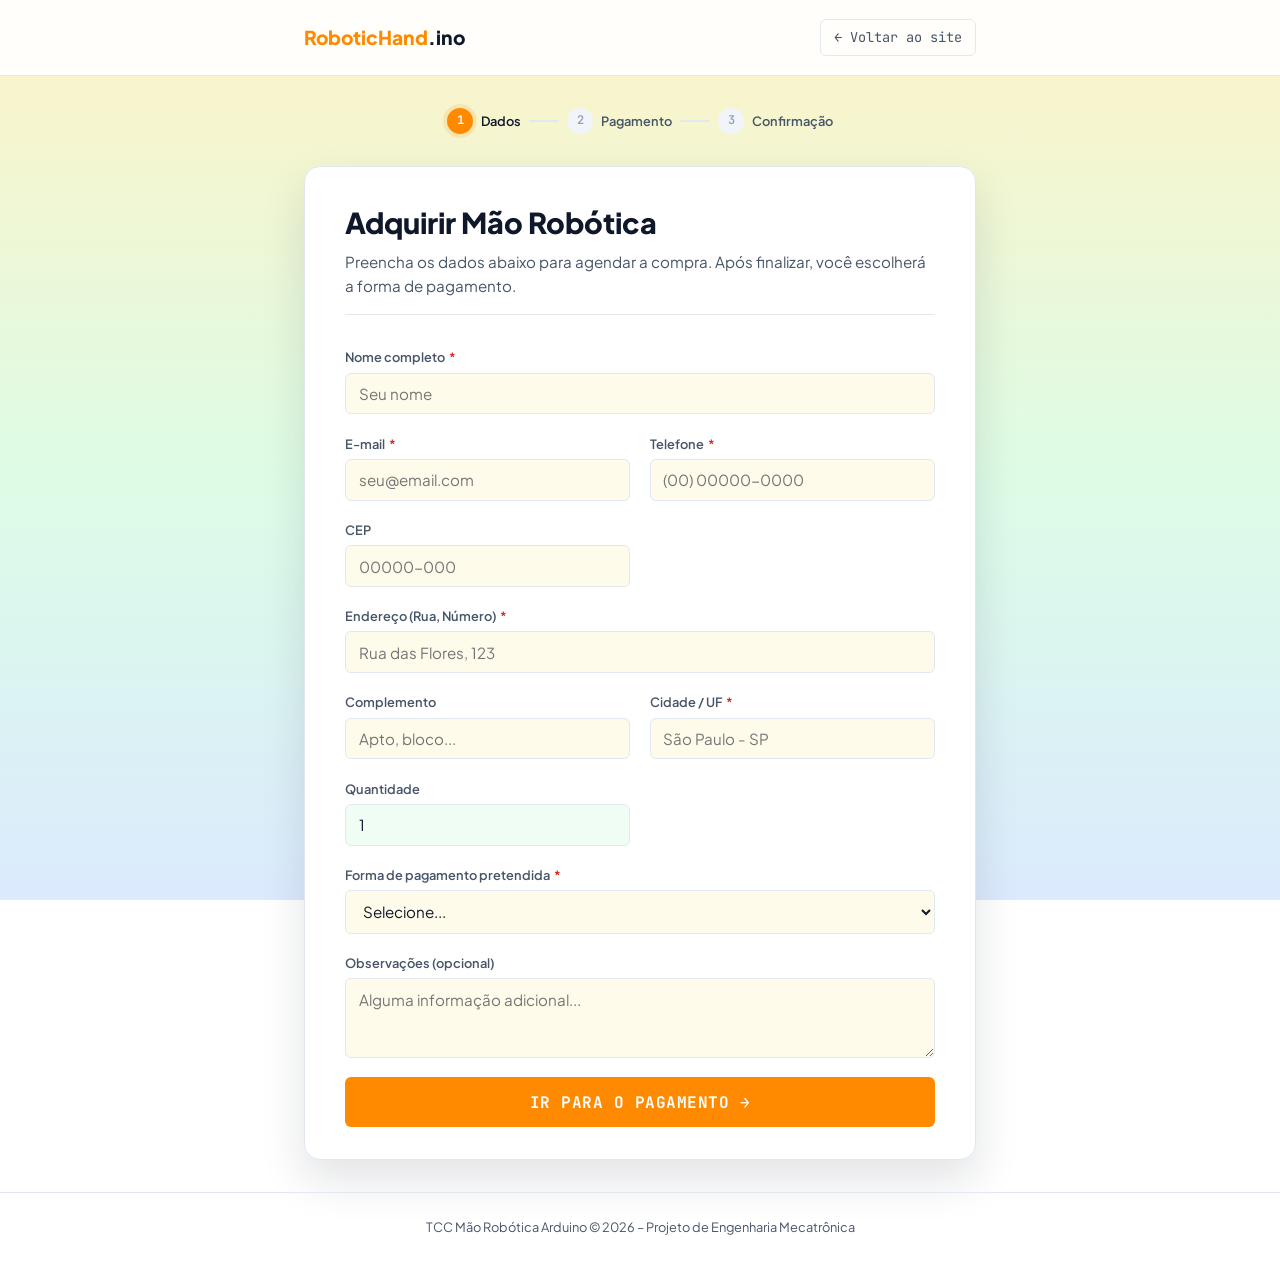
==== comprar.html @ f08c38d6 "Add files via upload" ====
<!DOCTYPE html>
<html lang="pt-BR" data-theme="light">
<head>
  <meta charset="UTF-8" />
  <meta name="viewport" content="width=device-width, initial-scale=1.0" />
  <title>Adquirir Mão Robótica | TCC Arduino</title>

  <link rel="preconnect" href="https://fonts.googleapis.com" />
  <link rel="preconnect" href="https://fonts.gstatic.com" crossorigin />
  <link href="https://fonts.googleapis.com/css2?family=JetBrains+Mono:ital,wght@0,400;0,600;0,800;1,400&family=Plus+Jakarta+Sans:wght@400;500;600;700;800&display=swap" rel="stylesheet" />

  <style>
    :root {
      --bg-main: #FFFBEB;
      --bg-alt: #F0FDF4;
      --bg-card: #FFFFFF;
      --border: #E2E8F0;
      --border-focus: #0B69A3;
      --text-main: #0F172A;
      --text-muted: #475569;
      --accent: #FF8A00;
      --accent-hover: #E67600;
      --accent-light: rgba(255, 138, 0, 0.10);
      --institucional: #0B69A3;
      --institucional-dark: #075985;
      --status-open: #16A34A;
      --danger: #DC2626;
      --success: #16A34A;
      --font-ui: 'Plus Jakarta Sans', sans-serif;
      --font-mono: 'JetBrains Mono', monospace;
      --shadow: rgba(15, 23, 42, 0.08);
    }

    * { box-sizing: border-box; margin: 0; padding: 0; }
    body {
      background: linear-gradient(180deg, #FEF3C7 0%, #DCFCE7 55%, #DBEAFE 100%);
      background-attachment: fixed;
      color: var(--text-main);
      font-family: var(--font-ui);
      line-height: 1.6;
      min-height: 100vh;
      display: flex;
      flex-direction: column;
    }

    .container {
      max-width: 720px;
      margin: 0 auto;
      padding: 0 1.5rem;
      width: 100%;
    }

    .navbar {
      padding: 1.2rem 0;
      border-bottom: 1px solid var(--border);
      background: rgba(255,255,255,0.9);
      backdrop-filter: blur(8px);
      margin-bottom: 2rem;
    }
    .nav-content {
      display: flex;
      justify-content: space-between;
      align-items: center;
    }
    .brand { font-weight: 800; font-size: 1.2rem; }
    .brand .accent { color: var(--accent); }
    .back-link {
      color: var(--text-muted);
      text-decoration: none;
      font-family: var(--font-mono);
      font-size: 0.85rem;
      border: 1px solid var(--border);
      padding: 0.4rem 0.8rem;
      border-radius: 6px;
      transition: 0.2s;
    }
    .back-link:hover { border-color: var(--accent); color: var(--accent); }

    .form-card {
      background: var(--bg-card);
      border: 1px solid var(--border);
      border-radius: 16px;
      padding: 2rem 2.5rem;
      box-shadow: 0 20px 45px rgba(15, 23, 42, 0.12);
      margin-bottom: 2rem;
    }
    .form-title {
      font-size: 1.8rem;
      font-weight: 800;
      margin-bottom: 0.3rem;
    }
    .form-subtitle {
      color: var(--text-muted);
      font-size: 0.95rem;
      margin-bottom: 2rem;
      border-bottom: 1px solid var(--border);
      padding-bottom: 1rem;
    }
    .form-grid {
      display: grid;
      grid-template-columns: 1fr 1fr;
      gap: 1.2rem;
    }
    .field-group { display: flex; flex-direction: column; gap: 0.3rem; }
    .field-group.full-width { grid-column: span 2; }
    .field-group label {
      font-size: 0.8rem;
      font-weight: 600;
      color: var(--text-muted);
    }
    .field-group label .required { color: var(--danger); margin-left: 2px; }
    .input-ctrl, select, textarea {
      background: var(--bg-main);
      border: 1px solid var(--border);
      color: var(--text-main);
      padding: 0.65rem 0.8rem;
      border-radius: 6px;
      font-family: inherit;
      font-size: 0.95rem;
      outline: none;
      transition: border 0.2s;
      width: 100%;
    }
    .input-ctrl:focus, select:focus, textarea:focus {
      border-color: var(--border-focus);
    }
    select option { background: var(--bg-main); }

    .btn-primary {
      background: var(--accent);
      color: #fff;
      border: none;
      padding: 0.9rem 1.8rem;
      font-weight: 700;
      font-size: 1rem;
      border-radius: 6px;
      cursor: pointer;
      font-family: var(--font-mono);
      letter-spacing: 0.5px;
      transition: 0.25s;
      width: 100%;
    }
    .btn-primary:hover { background: var(--accent-hover); transform: translateY(-2px); }
    .btn-primary:disabled { opacity: 0.6; cursor: not-allowed; transform: none; }

    .btn-secondary {
      background: transparent;
      border: 1px solid var(--border);
      color: var(--text-main);
      padding: 0.6rem 1.5rem;
      border-radius: 6px;
      cursor: pointer;
      font-family: var(--font-mono);
      font-size: 0.9rem;
      transition: 0.2s;
    }
    .btn-secondary:hover { border-color: var(--accent); color: var(--accent); }

    /* ============================================================
       PROGRESS STEPS
       ============================================================ */
    .steps-bar {
      display: flex;
      align-items: center;
      justify-content: center;
      gap: 0.5rem;
      margin-bottom: 2rem;
      flex-wrap: wrap;
    }
    .step {
      display: flex;
      align-items: center;
      gap: 0.5rem;
      font-size: 0.8rem;
      color: var(--text-muted);
      font-weight: 600;
    }
    .step-num {
      width: 26px; height: 26px;
      border-radius: 50%;
      background: #F1F5F9;
      color: #94A3B8;
      display: flex; align-items: center; justify-content: center;
      font-family: var(--font-mono);
      font-size: 0.75rem;
      transition: 0.3s;
    }
    .step.active .step-num {
      background: var(--accent);
      color: #fff;
      box-shadow: 0 0 0 4px rgba(255, 138, 0, 0.15);
    }
    .step.active { color: var(--text-main); }
    .step.done .step-num {
      background: var(--success);
      color: #fff;
    }
    .step.done { color: var(--text-main); }
    .step-line {
      width: 30px;
      height: 2px;
      background: var(--border);
      border-radius: 2px;
    }

    /* ============================================================
       MODAL DE PAGAMENTO
       ============================================================ */
    .payment-overlay {
      position: fixed;
      inset: 0;
      background: rgba(15, 23, 42, 0.75);
      backdrop-filter: blur(6px);
      display: none;
      align-items: center;
      justify-content: center;
      z-index: 999;
      padding: 1rem;
      overflow-y: auto;
    }
    .payment-overlay.show { display: flex; }

    .payment-modal {
      background: var(--bg-card);
      border-radius: 20px;
      max-width: 520px;
      width: 100%;
      box-shadow: 0 30px 70px rgba(15, 23, 42, 0.3);
      animation: modalIn 0.35s cubic-bezier(0.16, 1, 0.3, 1);
      overflow: hidden;
      max-height: 95vh;
      overflow-y: auto;
    }
    @keyframes modalIn {
      from { opacity: 0; transform: translateY(30px) scale(0.96); }
      to { opacity: 1; transform: translateY(0) scale(1); }
    }

    .payment-header {
      background: linear-gradient(135deg, var(--institucional), var(--institucional-dark));
      color: #fff;
      padding: 1.5rem 2rem;
      text-align: center;
      position: relative;
    }
    .payment-header h2 {
      font-size: 1.3rem;
      font-weight: 800;
      margin-bottom: 0.3rem;
    }
    .payment-header p {
      font-size: 0.85rem;
      opacity: 0.9;
    }
    .payment-header .close-btn {
      position: absolute;
      top: 1rem; right: 1rem;
      background: rgba(255,255,255,0.15);
      border: none;
      color: #fff;
      width: 32px; height: 32px;
      border-radius: 50%;
      cursor: pointer;
      font-size: 1.2rem;
      line-height: 1;
      transition: 0.2s;
    }
    .payment-header .close-btn:hover { background: rgba(255,255,255,0.3); }

    .payment-body {
      padding: 2rem;
    }

    .order-summary {
      background: #F8FAFC;
      border-radius: 12px;
      padding: 1rem 1.2rem;
      margin-bottom: 1.5rem;
      border: 1px solid var(--border);
    }
    .order-summary h4 {
      font-size: 0.75rem;
      text-transform: uppercase;
      letter-spacing: 1px;
      color: var(--text-muted);
      margin-bottom: 0.6rem;
      font-family: var(--font-mono);
    }
    .order-line {
      display: flex;
      justify-content: space-between;
      font-size: 0.9rem;
      padding: 0.3rem 0;
    }
    .order-line .label { color: var(--text-muted); }
    .order-line .value { font-weight: 600; }
    .order-total {
      border-top: 1px solid var(--border);
      margin-top: 0.6rem;
      padding-top: 0.6rem;
      font-size: 1.1rem;
      font-weight: 800;
      color: var(--institucional);
    }

    .payment-section {
      animation: fadeIn 0.4s ease;
    }
    @keyframes fadeIn {
      from { opacity: 0; transform: translateY(10px); }
      to { opacity: 1; transform: translateY(0); }
    }

    .pix-area {
      text-align: center;
    }
    .qr-container {
      background: #fff;
      border: 2px dashed var(--border);
      border-radius: 16px;
      padding: 1.5rem;
      display: inline-block;
      margin-bottom: 1.2rem;
      position: relative;
    }
    .qr-container img {
      display: block;
      width: 220px;
      height: 220px;
      border-radius: 8px;
      object-fit: contain;
      background: #fff;
    }
    .qr-container::after {
      content: '💰';
      position: absolute;
      bottom: -12px;
      right: -12px;
      background: var(--accent);
      color: #fff;
      width: 40px; height: 40px;
      border-radius: 50%;
      display: flex; align-items: center; justify-content: center;
      font-size: 1.2rem;
      border: 3px solid #fff;
      box-shadow: 0 4px 12px rgba(0,0,0,0.15);
    }

    .pix-key-box {
      display: flex;
      align-items: center;
      gap: 0.5rem;
      background: #F8FAFC;
      border: 1px solid var(--border);
      border-radius: 10px;
      padding: 0.7rem 1rem;
      margin-bottom: 1rem;
    }
    .pix-key-box code {
      flex: 1;
      font-family: var(--font-mono);
      font-size: 0.8rem;
      color: var(--text-main);
      word-break: break-all;
      text-align: left;
    }
    .copy-btn {
      background: var(--institucional);
      color: #fff;
      border: none;
      padding: 0.5rem 1rem;
      border-radius: 6px;
      font-family: var(--font-mono);
      font-size: 0.75rem;
      cursor: pointer;
      transition: 0.2s;
      white-space: nowrap;
    }
    .copy-btn:hover { background: var(--institucional-dark); }
    .copy-btn.copied { background: var(--success); }

    .expiry-badge {
      display: inline-flex;
      align-items: center;
      gap: 0.4rem;
      font-size: 0.8rem;
      color: var(--danger);
      background: rgba(220, 38, 38, 0.08);
      padding: 0.4rem 0.9rem;
      border-radius: 20px;
      font-family: var(--font-mono);
      font-weight: 600;
    }

    /* Cartão de crédito */
    .card-preview {
      background: linear-gradient(135deg, #1E293B, #0F172A);
      color: #fff;
      border-radius: 16px;
      padding: 1.5rem;
      margin-bottom: 1.5rem;
      position: relative;
      overflow: hidden;
      box-shadow: 0 12px 30px rgba(15, 23, 42, 0.25);
      aspect-ratio: 1.6;
      max-width: 340px;
      margin-left: auto;
      margin-right: auto;
    }
    .card-preview::before {
      content: '';
      position: absolute;
      top: -50%; right: -20%;
      width: 250px; height: 250px;
      background: radial-gradient(circle, rgba(255,138,0,0.35), transparent 70%);
      border-radius: 50%;
    }
    .card-chip {
      width: 40px; height: 30px;
      background: linear-gradient(135deg, #FBBF24, #F59E0B);
      border-radius: 6px;
      margin-bottom: 1.5rem;
      position: relative;
    }
    .card-chip::after {
      content: '';
      position: absolute;
      inset: 8px 12px;
      border: 1px solid rgba(0,0,0,0.2);
      border-radius: 2px;
    }
    .card-number-display {
      font-family: var(--font-mono);
      font-size: 1.3rem;
      letter-spacing: 2px;
      margin-bottom: 1.2rem;
      position: relative;
      z-index: 2;
    }
    .card-bottom {
      display: flex;
      justify-content: space-between;
      font-size: 0.75rem;
      text-transform: uppercase;
      letter-spacing: 1px;
      position: relative;
      z-index: 2;
    }
    .card-bottom div span {
      display: block;
      font-size: 0.6rem;
      opacity: 0.5;
      margin-bottom: 0.2rem;
    }
    .card-brand {
      position: absolute;
      top: 1.5rem; right: 1.5rem;
      font-weight: 800;
      font-size: 0.9rem;
      letter-spacing: 1px;
      z-index: 2;
    }

    .card-form-grid {
      display: grid;
      grid-template-columns: 1fr 1fr;
      gap: 0.9rem;
    }

    /* Boleto */
    .boleto-box {
      background: #F8FAFC;
      border: 1px solid var(--border);
      border-radius: 12px;
      padding: 1.2rem;
      margin-bottom: 1rem;
    }
    .barcode {
      display: flex;
      align-items: flex-end;
      gap: 2px;
      height: 60px;
      margin-bottom: 0.8rem;
      padding: 0.5rem;
      background: #fff;
      border-radius: 6px;
      overflow: hidden;
    }
    .barcode span {
      display: block;
      background: #0F172A;
      height: 100%;
    }
    .boleto-code {
      font-family: var(--font-mono);
      font-size: 0.75rem;
      color: var(--text-muted);
      word-break: break-all;
      margin-bottom: 0.6rem;
    }

    /* Transferência */
    .bank-info {
      background: #F8FAFC;
      border: 1px solid var(--border);
      border-radius: 12px;
      padding: 1.2rem;
    }
    .bank-info .row {
      display: flex;
      justify-content: space-between;
      padding: 0.5rem 0;
      border-bottom: 1px dashed var(--border);
      font-size: 0.9rem;
    }
    .bank-info .row:last-child { border-bottom: none; }
    .bank-info .row span:first-child {
      color: var(--text-muted);
      font-size: 0.85rem;
    }
    .bank-info .row span:last-child {
      font-family: var(--font-mono);
      font-weight: 600;
    }

    .payment-footer {
      padding: 1rem 2rem 1.5rem;
      border-top: 1px solid var(--border);
      background: #F8FAFC;
      text-align: center;
    }
    .payment-footer p {
      font-size: 0.75rem;
      color: var(--text-muted);
      margin-bottom: 0.8rem;
    }

    /* Confirmação final */
    .success-screen {
      text-align: center;
      padding: 1rem 0;
    }
    .success-icon {
      width: 90px; height: 90px;
      border-radius: 50%;
      background: rgba(22, 163, 74, 0.1);
      color: var(--success);
      display: flex; align-items: center; justify-content: center;
      font-size: 3rem;
      margin: 0 auto 1.2rem;
      animation: popIn 0.5s cubic-bezier(0.34, 1.56, 0.64, 1);
    }
    @keyframes popIn {
      0% { transform: scale(0); }
      100% { transform: scale(1); }
    }
    .success-screen h2 {
      font-size: 1.5rem;
      margin-bottom: 0.5rem;
      color: var(--success);
    }
    .success-screen p {
      color: var(--text-muted);
      margin-bottom: 1.5rem;
      font-size: 0.95rem;
    }
    .success-detail {
      background: #F8FAFC;
      border-radius: 10px;
      padding: 1rem;
      margin-bottom: 1.5rem;
      font-size: 0.85rem;
      text-align: left;
    }
    .success-detail .row {
      display: flex;
      justify-content: space-between;
      padding: 0.3rem 0;
    }
    .success-detail .row span:first-child { color: var(--text-muted); }
    .success-detail .row span:last-child { font-weight: 600; }

    .footer {
      margin-top: auto;
      border-top: 1px solid var(--border);
      padding: 1.5rem 0;
      text-align: center;
      color: var(--text-muted);
      font-size: 0.8rem;
    }

    @media (max-width: 600px) {
      .form-grid { grid-template-columns: 1fr; }
      .field-group.full-width { grid-column: span 1; }
      .form-card { padding: 1.5rem; }
      .payment-body { padding: 1.5rem; }
      .card-form-grid { grid-template-columns: 1fr; }
      .card-preview { aspect-ratio: auto; }
    }
  </style>
</head>
<body>

  <header class="navbar">
    <div class="container nav-content">
      <div class="brand">
        <span class="accent">RoboticHand</span>.ino
      </div>
      <a href="index.html" class="back-link">← Voltar ao site</a>
    </div>
  </header>

  <main class="container">
    <div class="steps-bar">
      <div class="step active" id="step1">
        <span class="step-num">1</span> Dados
      </div>
      <span class="step-line"></span>
      <div class="step" id="step2">
        <span class="step-num">2</span> Pagamento
      </div>
      <span class="step-line"></span>
      <div class="step" id="step3">
        <span class="step-num">3</span> Confirmação
      </div>
    </div>

    <div class="form-card">
      <h1 class="form-title">Adquirir Mão Robótica</h1>
      <p class="form-subtitle">
        Preencha os dados abaixo para agendar a compra. Após finalizar, você escolherá a forma de pagamento.
      </p>

      <form id="purchaseForm" novalidate>
        <input type="hidden" name="_captcha" value="false" />
        <input type="hidden" name="_subject" value="🦾 Nova Solicitação de Aquisição - Mão Robótica" />
        <input type="hidden" name="_template" value="table" />

        <div class="form-grid">
          <div class="field-group full-width">
            <label for="fullName">Nome completo <span class="required">*</span></label>
            <input type="text" id="fullName" name="Nome" class="input-ctrl" placeholder="Seu nome" required />
          </div>
          <div class="field-group">
            <label for="email">E-mail <span class="required">*</span></label>
            <input type="email" id="email" name="Email" class="input-ctrl" placeholder="seu@email.com" required />
          </div>
          <div class="field-group">
            <label for="phone">Telefone <span class="required">*</span></label>
            <input type="tel" id="phone" name="Telefone" class="input-ctrl" placeholder="(00) 00000-0000" required />
          </div>
          <div class="field-group">
            <label for="cep">CEP</label>
            <input type="text" id="cep" name="CEP" class="input-ctrl" placeholder="00000-000" />
          </div>
          <div class="field-group full-width">
            <label for="address">Endereço (Rua, Número) <span class="required">*</span></label>
            <input type="text" id="address" name="Endereço" class="input-ctrl" placeholder="Rua das Flores, 123" required />
          </div>
          <div class="field-group">
            <label for="complement">Complemento</label>
            <input type="text" id="complement" name="Complemento" class="input-ctrl" placeholder="Apto, bloco..." />
          </div>
          <div class="field-group">
            <label for="city">Cidade / UF <span class="required">*</span></label>
            <input type="text" id="city" name="Cidade" class="input-ctrl" placeholder="São Paulo - SP" required />
          </div>
          <div class="field-group">
            <label for="quantity">Quantidade</label>
            <input type="number" id="quantity" name="Quantidade" class="input-ctrl" value="1" min="1" readonly style="background:var(--bg-alt);" />
          </div>
          <div class="field-group full-width">
            <label for="payment">Forma de pagamento pretendida <span class="required">*</span></label>
            <select id="payment" name="Pagamento" class="input-ctrl" required>
              <option value="">Selecione...</option>
              <option value="PIX">PIX (aprovação imediata)</option>
              <option value="Cartão de Crédito">Cartão de Crédito</option>
              <option value="Boleto Bancário">Boleto Bancário</option>
              <option value="Transferência Bancária">Transferência Bancária</option>
            </select>
          </div>
          <div class="field-group full-width">
            <label for="notes">Observações (opcional)</label>
            <textarea id="notes" name="Observações" class="input-ctrl" rows="3" placeholder="Alguma informação adicional..."></textarea>
          </div>
          <div class="field-group full-width">
            <button type="submit" class="btn-primary" id="submitBtn">IR PARA O PAGAMENTO →</button>
          </div>
        </div>
      </form>
    </div>
  </main>

  <div id="paymentOverlay" class="payment-overlay">
    <div class="payment-modal">
      <div class="payment-header">
        <button class="close-btn" id="closePayment" title="Fechar">&times;</button>
        <h2 id="paymentTitle">Finalizar Pagamento</h2>
        <p id="paymentSubtitle">Complete o pagamento para confirmar o pedido</p>
      </div>

      <div class="payment-body">
        <div class="order-summary" id="orderSummary">
          <h4>📦 Resumo do Pedido</h4>
          <div class="order-line">
            <span class="label">Produto</span>
            <span class="value">Mão Robótica Arduino</span>
          </div>
          <div class="order-line">
            <span class="label">Quantidade</span>
            <span class="value" id="summaryQty">1</span>
          </div>
          <div class="order-line">
            <span class="label">Cliente</span>
            <span class="value" id="summaryClient">—</span>
          </div>
          <div class="order-line order-total">
            <span>Total</span>
            <span id="summaryTotal">R$ 500,00</span>
          </div>
        </div>

        <div id="paymentContent"></div>
      </div>

      <div class="payment-footer" id="paymentFooter">
        <p>🔒 Ambiente seguro • Seus dados são protegidos</p>
      </div>
    </div>
  </div>

  <footer class="footer">
    <div class="container">
      TCC Mão Robótica Arduino &copy; 2026 – Projeto de Engenharia Mecatrônica
    </div>
  </footer>

  <script>
    (function() {
      'use strict';

      // ============================================================
      // CONFIGURAÇÕES — AJUSTE SEUS DADOS
      // ============================================================
      const EMAIL = 'lfns@aluno.ifnmg.edu.br';
      const PRODUTO = 'Mão Robótica Arduino';
      const PRECO = 1500.00;

      // ⬇️⬇️⬇️ CONFIGURE SEUS DADOS AQUI ⬇️⬇️⬇️
      const PIX_KEY = '38991341625';   // sua chave PIX
      const PIX_IMAGE = 'pix.png';                  // nome do arquivo da imagem do QR Code
      const PIX_NOME = 'Lucas F. N. S.';
      const BANCO = 'Banco do Brasil';
      const AGENCIA = '0000-0';
      const CONTA = '00000-0';
      const TITULAR = 'Lucas F. N. S.';
      const CPF_TITULAR = '000.000.000-00';
      // ⬆️⬆️⬆️ CONFIGURE SEUS DADOS AQUI ⬆️⬆️⬆️

      // ============================================================
      // REFERÊNCIAS DOM
      // ============================================================
      const form = document.getElementById('purchaseForm');
      const submitBtn = document.getElementById('submitBtn');
      const overlay = document.getElementById('paymentOverlay');
      const closePayment = document.getElementById('closePayment');
      const paymentTitle = document.getElementById('paymentTitle');
      const paymentSubtitle = document.getElementById('paymentSubtitle');
      const paymentContent = document.getElementById('paymentContent');
      const paymentFooter = document.getElementById('paymentFooter');
      const orderSummary = document.getElementById('orderSummary');
      const summaryQty = document.getElementById('summaryQty');
      const summaryClient = document.getElementById('summaryClient');
      const summaryTotal = document.getElementById('summaryTotal');
      const step1 = document.getElementById('step1');
      const step2 = document.getElementById('step2');
      const step3 = document.getElementById('step3');

      let orderData = {};
      let currentPaymentMethod = '';
      let pixTimerInterval = null;

      // ============================================================
      // SUBMIT DO FORMULÁRIO
      // ============================================================
      form.addEventListener('submit', async function(e) {
        e.preventDefault();

        const requiredFields = form.querySelectorAll('[required]');
        let valid = true;
        requiredFields.forEach(field => {
          if (!field.value.trim()) {
            field.style.borderColor = 'var(--danger)';
            valid = false;
          } else {
            field.style.borderColor = '';
          }
        });

        if (!valid) {
          alert('Por favor, preencha todos os campos obrigatórios.');
          return;
        }

        const formData = new FormData(form);
        orderData = Object.fromEntries(formData.entries());
        currentPaymentMethod = orderData.Pagamento;

        summaryQty.textContent = orderData.Quantidade || '1';
        summaryClient.textContent = orderData.Nome;
        summaryTotal.textContent = formatBRL(PRECO * (parseInt(orderData.Quantidade) || 1));

        step1.classList.add('done');
        step2.classList.add('active');

        openPaymentModal(currentPaymentMethod);
      });

      // ============================================================
      // ABRE MODAL DE PAGAMENTO
      // ============================================================
      function openPaymentModal(method) {
        overlay.classList.add('show');
        document.body.style.overflow = 'hidden';

        switch(method) {
          case 'PIX':
            renderPixScreen();
            break;
          case 'Cartão de Crédito':
            renderCardScreen();
            break;
          case 'Boleto Bancário':
            renderBoletoScreen();
            break;
          case 'Transferência Bancária':
            renderTransferScreen();
            break;
          default:
            renderPixScreen();
        }
      }

      closePayment.addEventListener('click', () => {
        overlay.classList.remove('show');
        document.body.style.overflow = '';
        step2.classList.remove('active');
        step1.classList.add('active');
        if (pixTimerInterval) {
          clearInterval(pixTimerInterval);
          pixTimerInterval = null;
        }
      });

      overlay.addEventListener('click', (e) => {
        if (e.target === overlay) {
          overlay.classList.remove('show');
          document.body.style.overflow = '';
          if (pixTimerInterval) {
            clearInterval(pixTimerInterval);
            pixTimerInterval = null;
          }
        }
      });

      // ============================================================
      // TELA PIX — USA SUA IMAGEM pix.png
      // ============================================================
      function renderPixScreen() {
        paymentTitle.textContent = '💰 Pagamento via PIX';
        paymentSubtitle.textContent = 'Escaneie o QR Code ou copie a chave';

        paymentContent.innerHTML = `
          <div class="payment-section pix-area">
            <div class="qr-container">
              <img src="${PIX_IMAGE}" alt="QR Code PIX" />
            </div>
            <p style="font-size:0.9rem;color:var(--text-muted);margin-bottom:1rem;">
              Abra o app do seu banco e escaneie o código acima
            </p>

            <div class="pix-key-box">
              <code id="pixKeyText">${PIX_KEY}</code>
              <button class="copy-btn" id="copyPixBtn" type="button">Copiar</button>
            </div>

            <div class="expiry-badge">
              ⏱ Expira em <span id="pixTimer">10:00</span>
            </div>

            <button class="btn-primary" id="confirmPixBtn" style="margin-top:1.5rem;" type="button">
              ✅ Já fiz o pagamento
            </button>
          </div>
        `;

        document.getElementById('copyPixBtn').addEventListener('click', function() {
          copyToClipboard(PIX_KEY, this);
        });

        startPixTimer();

        document.getElementById('confirmPixBtn').addEventListener('click', () => {
          if (pixTimerInterval) {
            clearInterval(pixTimerInterval);
            pixTimerInterval = null;
          }
          showSuccessScreen('PIX');
        });
      }

      function startPixTimer() {
        let seconds = 600;
        const timerEl = document.getElementById('pixTimer');
        if (!timerEl) return;

        if (pixTimerInterval) clearInterval(pixTimerInterval);

        pixTimerInterval = setInterval(() => {
          seconds--;
          const min = Math.floor(seconds / 60);
          const sec = seconds % 60;
          timerEl.textContent = `${min}:${sec.toString().padStart(2, '0')}`;

          if (seconds <= 0) {
            clearInterval(pixTimerInterval);
            pixTimerInterval = null;
            timerEl.textContent = 'Expirado';
            timerEl.parentElement.style.background = 'rgba(220,38,38,0.15)';
          }
        }, 1000);
      }

      // ============================================================
      // TELA CARTÃO DE CRÉDITO
      // ============================================================
      function renderCardScreen() {
        paymentTitle.textContent = '💳 Cartão de Crédito';
        paymentSubtitle.textContent = 'Preencha os dados do cartão';

        paymentContent.innerHTML = `
          <div class="payment-section">
            <div class="card-preview">
              <div class="card-brand" id="cardBrandPreview">💳</div>
              <div class="card-chip"></div>
              <div class="card-number-display" id="cardNumberPreview">•••• •••• •••• ••••</div>
              <div class="card-bottom">
                <div>
                  <span>Titular</span>
                  <div id="cardNamePreview">NOME NO CARTÃO</div>
                </div>
                <div>
                  <span>Validade</span>
                  <div id="cardExpiryPreview">MM/AA</div>
                </div>
              </div>
            </div>

            <div class="card-form-grid">
              <div class="field-group full-width">
                <label>Número do cartão</label>
                <input type="text" id="cardNumber" class="input-ctrl" placeholder="0000 0000 0000 0000" maxlength="19" inputmode="numeric" />
              </div>
              <div class="field-group full-width">
                <label>Nome impresso no cartão</label>
                <input type="text" id="cardName" class="input-ctrl" placeholder="Como está no cartão" style="text-transform:uppercase;" />
              </div>
              <div class="field-group">
                <label>Validade</label>
                <input type="text" id="cardExpiry" class="input-ctrl" placeholder="MM/AA" maxlength="5" inputmode="numeric" />
              </div>
              <div class="field-group">
                <label>CVV</label>
                <input type="text" id="cardCvv" class="input-ctrl" placeholder="000" maxlength="4" inputmode="numeric" />
              </div>
              <div class="field-group full-width">
                <label>Parcelas</label>
                <select id="installments" class="input-ctrl">
                  <option value="1">1x de ${formatBRL(PRECO)} sem juros</option>
                  <option value="2">2x de ${formatBRL(PRECO/2)} sem juros</option>
                  <option value="3">3x de ${formatBRL(PRECO/3)} sem juros</option>
                  <option value="6">6x de ${formatBRL(PRECO/6)} sem juros</option>
                  <option value="12">12x de ${formatBRL(PRECO/12)} sem juros</option>
                </select>
              </div>
            </div>

            <button class="btn-primary" id="payCardBtn" style="margin-top:1.5rem;" type="button">
              🔒 PAGAR ${formatBRL(PRECO)}
            </button>

            <p style="text-align:center;font-size:0.75rem;color:var(--text-muted);margin-top:1rem;">
              🔒 Ambiente criptografado • PCI-DSS
            </p>
          </div>
        `;

        setupCardMasks();

        document.getElementById('payCardBtn').addEventListener('click', () => {
          const num = document.getElementById('cardNumber').value.replace(/\s/g, '');
          const name = document.getElementById('cardName').value.trim();
          const expiry = document.getElementById('cardExpiry').value;
          const cvv = document.getElementById('cardCvv').value;

          if (num.length < 16 || !name || expiry.length < 5 || cvv.length < 3) {
            alert('Preencha todos os dados do cartão corretamente.');
            return;
          }

          const btn = document.getElementById('payCardBtn');
          btn.disabled = true;
          btn.textContent = '⏳ Processando pagamento...';

          setTimeout(() => {
            showSuccessScreen('Cartão de Crédito', {
              bandeira: detectCardBrand(num),
              final: num.slice(-4)
            });
          }, 2200);
        });
      }

      function setupCardMasks() {
        const cardNum = document.getElementById('cardNumber');
        const cardName = document.getElementById('cardName');
        const cardExpiry = document.getElementById('cardExpiry');
        const cardCvv = document.getElementById('cardCvv');
        const numPreview = document.getElementById('cardNumberPreview');
        const namePreview = document.getElementById('cardNamePreview');
        const expPreview = document.getElementById('cardExpiryPreview');
        const brandPreview = document.getElementById('cardBrandPreview');

        cardNum.addEventListener('input', (e) => {
          let v = e.target.value.replace(/\D/g, '').slice(0, 16);
          e.target.value = v.replace(/(.{4})/g, '$1 ').trim();
          numPreview.textContent = e.target.value || '•••• •••• •••• ••••';
          const brand = detectCardBrand(v);
          brandPreview.textContent = brand === 'Visa' ? 'VISA' : brand === 'Mastercard' ? 'MASTERCARD' : brand === 'Elo' ? 'ELO' : '💳';
        });

        cardName.addEventListener('input', (e) => {
          e.target.value = e.target.value.toUpperCase();
          namePreview.textContent = e.target.value || 'NOME NO CARTÃO';
        });

        cardExpiry.addEventListener('input', (e) => {
          let v = e.target.value.replace(/\D/g, '').slice(0, 4);
          if (v.length >= 3) v = v.slice(0, 2) + '/' + v.slice(2);
          e.target.value = v;
          expPreview.textContent = v || 'MM/AA';
        });

        cardCvv.addEventListener('input', (e) => {
          e.target.value = e.target.value.replace(/\D/g, '').slice(0, 4);
        });
      }

      function detectCardBrand(num) {
        if (/^4/.test(num)) return 'Visa';
        if (/^(5[1-5]|2[2-7])/.test(num)) return 'Mastercard';
        if (/^(4011|4312|4389|5041|6362|6363)/.test(num)) return 'Elo';
        return 'Outro';
      }

      // ============================================================
      // TELA BOLETO
      // ============================================================
      function renderBoletoScreen() {
        paymentTitle.textContent = '🧾 Boleto Bancário';
        paymentSubtitle.textContent = 'Pague em qualquer banco até o vencimento';

        const boletoCode = generateBoletoCode();
        const vencimento = new Date(Date.now() + 3 * 24 * 60 * 60 * 1000);
        const vencimentoStr = vencimento.toLocaleDateString('pt-BR');

        paymentContent.innerHTML = `
          <div class="payment-section">
            <div class="boleto-box">
              <div class="barcode" id="barcode"></div>
              <div class="boleto-code">${boletoCode}</div>
              <div class="row" style="display:flex;justify-content:space-between;font-size:0.85rem;padding-top:0.5rem;border-top:1px dashed var(--border);">
                <span style="color:var(--text-muted);">Vencimento</span>
                <strong>${vencimentoStr}</strong>
              </div>
            </div>

            <div style="display:flex;gap:0.5rem;margin-bottom:1rem;">
              <button class="copy-btn" id="copyBoletoBtn" style="flex:1;padding:0.7rem;" type="button">📋 Copiar código</button>
              <button class="copy-btn" id="downloadBoletoBtn" style="flex:1;padding:0.7rem;background:var(--institucional);" type="button">⬇ Baixar PDF</button>
            </div>

            <p style="font-size:0.85rem;color:var(--text-muted);text-align:center;margin-bottom:1.2rem;">
              Após o pagamento, a compensação leva <strong>1 a 2 dias úteis</strong>.
            </p>

            <button class="btn-primary" id="confirmBoletoBtn" type="button">
              ✅ Confirmar pedido
            </button>
          </div>
        `;

        generateBarcodeVisual();

        document.getElementById('copyBoletoBtn').addEventListener('click', function() {
          copyToClipboard(boletoCode.replace(/\s/g, ''), this);
        });

        document.getElementById('downloadBoletoBtn').addEventListener('click', () => {
          alert('📄 Em produção: geração do PDF do boleto.\n\nIntegre com um gateway (Pagar.me, Mercado Pago) para emitir boletos reais.');
        });

        document.getElementById('confirmBoletoBtn').addEventListener('click', () => {
          showSuccessScreen('Boleto Bancário', { vencimento: vencimentoStr });
        });
      }

      function generateBoletoCode() {
        const rand = () => Math.floor(Math.random() * 10);
        let code = '';
        for (let i = 0; i < 47; i++) {
          if (i === 5 || i === 10 || i === 15 || i === 20 || i === 29 || i === 34 || i === 39) {
            code += ' ';
          }
          code += rand();
        }
        return code;
      }

      function generateBarcodeVisual() {
        const container = document.getElementById('barcode');
        if (!container) return;
        container.innerHTML = '';
        for (let i = 0; i < 60; i++) {
          const bar = document.createElement('span');
          const w = Math.random() > 0.5 ? 1 : Math.random() > 0.5 ? 2 : 3;
          bar.style.width = w + 'px';
          bar.style.height = (60 + Math.random() * 40) + '%';
          container.appendChild(bar);
        }
      }

      // ============================================================
      // TELA TRANSFERÊNCIA
      // ============================================================
      function renderTransferScreen() {
        paymentTitle.textContent = '🏦 Transferência Bancária';
        paymentSubtitle.textContent = 'Use os dados abaixo para transferir';

        paymentContent.innerHTML = `
          <div class="payment-section">
            <div class="bank-info">
              <div class="row"><span>Banco</span><span>${BANCO}</span></div>
              <div class="row"><span>Agência</span><span>${AGENCIA}</span></div>
              <div class="row"><span>Conta</span><span>${CONTA}</span></div>
              <div class="row"><span>Titular</span><span>${TITULAR}</span></div>
              <div class="row"><span>CPF</span><span>${CPF_TITULAR}</span></div>
              <div class="row"><span>Valor</span><span>${formatBRL(PRECO * (parseInt(orderData.Quantidade) || 1))}</span></div>
            </div>

            <button class="copy-btn" id="copyBankBtn" style="width:100%;padding:0.7rem;margin:1rem 0;" type="button">
              📋 Copiar dados bancários
            </button>

            <p style="font-size:0.85rem;color:var(--text-muted);text-align:center;margin-bottom:1.2rem;">
              Envie o comprovante para <strong>${EMAIL}</strong>
            </p>

            <button class="btn-primary" id="confirmTransferBtn" type="button">
              ✅ Já fiz a transferência
            </button>
          </div>
        `;

        document.getElementById('copyBankBtn').addEventListener('click', function() {
          const txt = `Banco: ${BANCO}\nAgência: ${AGENCIA}\nConta: ${CONTA}\nTitular: ${TITULAR}\nCPF: ${CPF_TITULAR}\nValor: ${formatBRL(PRECO * (parseInt(orderData.Quantidade) || 1))}`;
          copyToClipboard(txt, this);
        });

        document.getElementById('confirmTransferBtn').addEventListener('click', () => {
          showSuccessScreen('Transferência Bancária');
        });
      }

      // ============================================================
      // TELA DE SUCESSO
      // ============================================================
      function showSuccessScreen(method, extra = {}) {
        step2.classList.remove('active');
        step2.classList.add('done');
        step3.classList.add('active');

        paymentTitle.textContent = '✅ Pedido Confirmado!';
        paymentSubtitle.textContent = 'Tudo certo com sua solicitação';
        orderSummary.style.display = 'none';

        let methodDetail = '';
        if (method === 'PIX') {
          methodDetail = 'Aguardando confirmação do pagamento';
        } else if (method === 'Cartão de Crédito') {
          methodDetail = `Aprovado • ${extra.bandeira} •••• ${extra.final}`;
        } else if (method === 'Boleto Bancário') {
          methodDetail = `Vencimento em ${extra.vencimento}`;
        } else if (method === 'Transferência Bancária') {
          methodDetail = 'Aguardando comprovante';
        }

        paymentContent.innerHTML = `
          <div class="success-screen">
            <div class="success-icon">✓</div>
            <h2>Pedido Realizado!</h2>
            <p>Enviamos os detalhes para <strong>${orderData.Email}</strong></p>

            <div class="success-detail">
              <div class="row"><span>Nº do pedido</span><span>#${Date.now().toString().slice(-6)}</span></div>
              <div class="row"><span>Cliente</span><span>${orderData.Nome}</span></div>
              <div class="row"><span>Método</span><span>${method}</span></div>
              <div class="row"><span>Status</span><span style="color:var(--success);">✓ ${methodDetail}</span></div>
              <div class="row"><span>Total</span><span>${summaryTotal.textContent}</span></div>
            </div>

            <button class="btn-primary" onclick="window.location.href='index.html'" type="button" style="margin-bottom:0.6rem;">
              Voltar ao site
            </button>
          </div>
        `;

        paymentFooter.style.display = 'none';

        sendOrderEmail(method, methodDetail);
      }

      // ============================================================
      // ENVIA E-MAIL COM O PEDIDO
      // ============================================================
      async function sendOrderEmail(method, methodDetail) {
        try {
          const data = {
            _subject: '🦾 Nova Solicitação de Aquisição - Mão Robótica',
            _captcha: 'false',
            _template: 'table',
            ...orderData,
            'Método Confirmado': method,
            'Detalhes do Pagamento': methodDetail,
            'Total': summaryTotal.textContent,
            'Data': new Date().toLocaleString('pt-BR')
          };

          await fetch(`https://formsubmit.co/ajax/${EMAIL}`, {
            method: 'POST',
            headers: { 'Content-Type': 'application/json', 'Accept': 'application/json' },
            body: JSON.stringify(data)
          });
        } catch (err) {
          console.warn('Não foi possível enviar o e-mail:', err);
        }
      }

      // ============================================================
      // UTILITÁRIOS
      // ============================================================
      function formatBRL(v) {
        return v.toLocaleString('pt-BR', { style: 'currency', currency: 'BRL' });
      }

      function copyToClipboard(text, btnEl) {
        navigator.clipboard.writeText(text).then(() => {
          const original = btnEl.textContent;
          btnEl.textContent = '✓ Copiado!';
          btnEl.classList.add('copied');
          setTimeout(() => {
            btnEl.textContent = original;
            btnEl.classList.remove('copied');
          }, 2000);
        }).catch(() => {
          const ta = document.createElement('textarea');
          ta.value = text;
          document.body.appendChild(ta);
          ta.select();
          document.execCommand('copy');
          ta.remove();
          btnEl.textContent = '✓ Copiado!';
          setTimeout(() => btnEl.textContent = 'Copiar', 2000);
        });
      }

      form.querySelectorAll('.input-ctrl').forEach(input => {
        input.addEventListener('input', function() { this.style.borderColor = ''; });
      });
    })();
  </script>
</body>
</html>
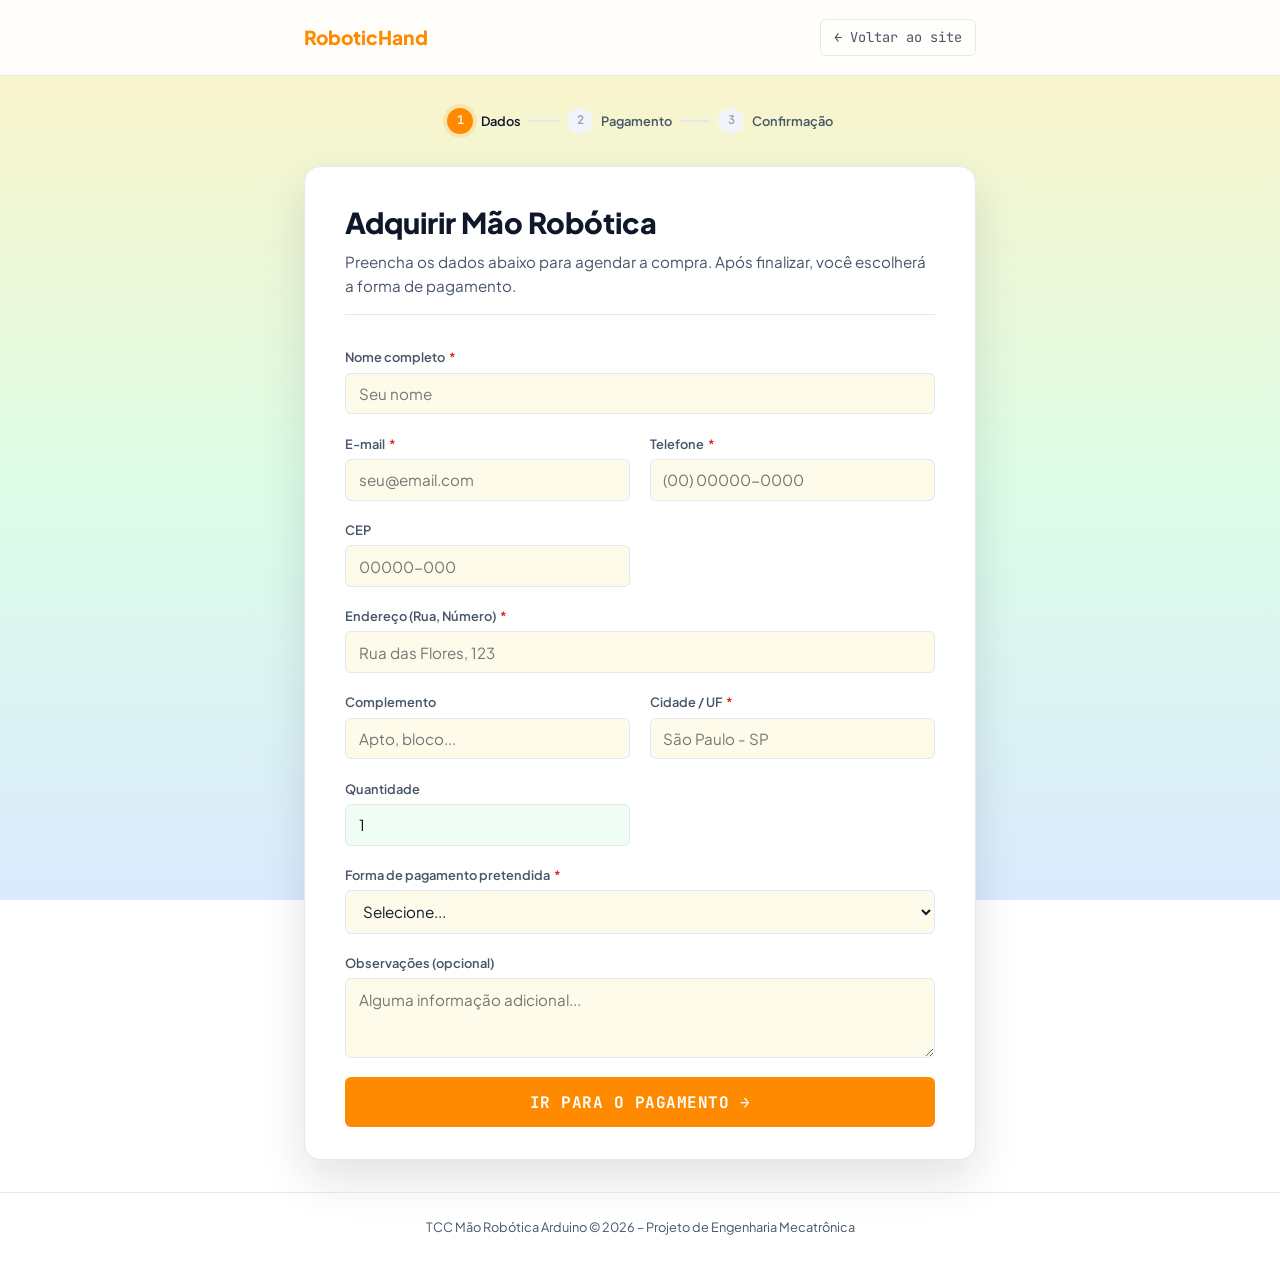
==== commit 3b918556: "Add files via upload" ====
--- a/comprar.html
+++ b/comprar.html
@@ -604,7 +604,7 @@
   <header class="navbar">
     <div class="container nav-content">
       <div class="brand">
-        <span class="accent">RoboticHand</span>.ino
+        <span class="accent">RoboticHand</span>
       </div>
       <a href="index.html" class="back-link">← Voltar ao site</a>
     </div>
